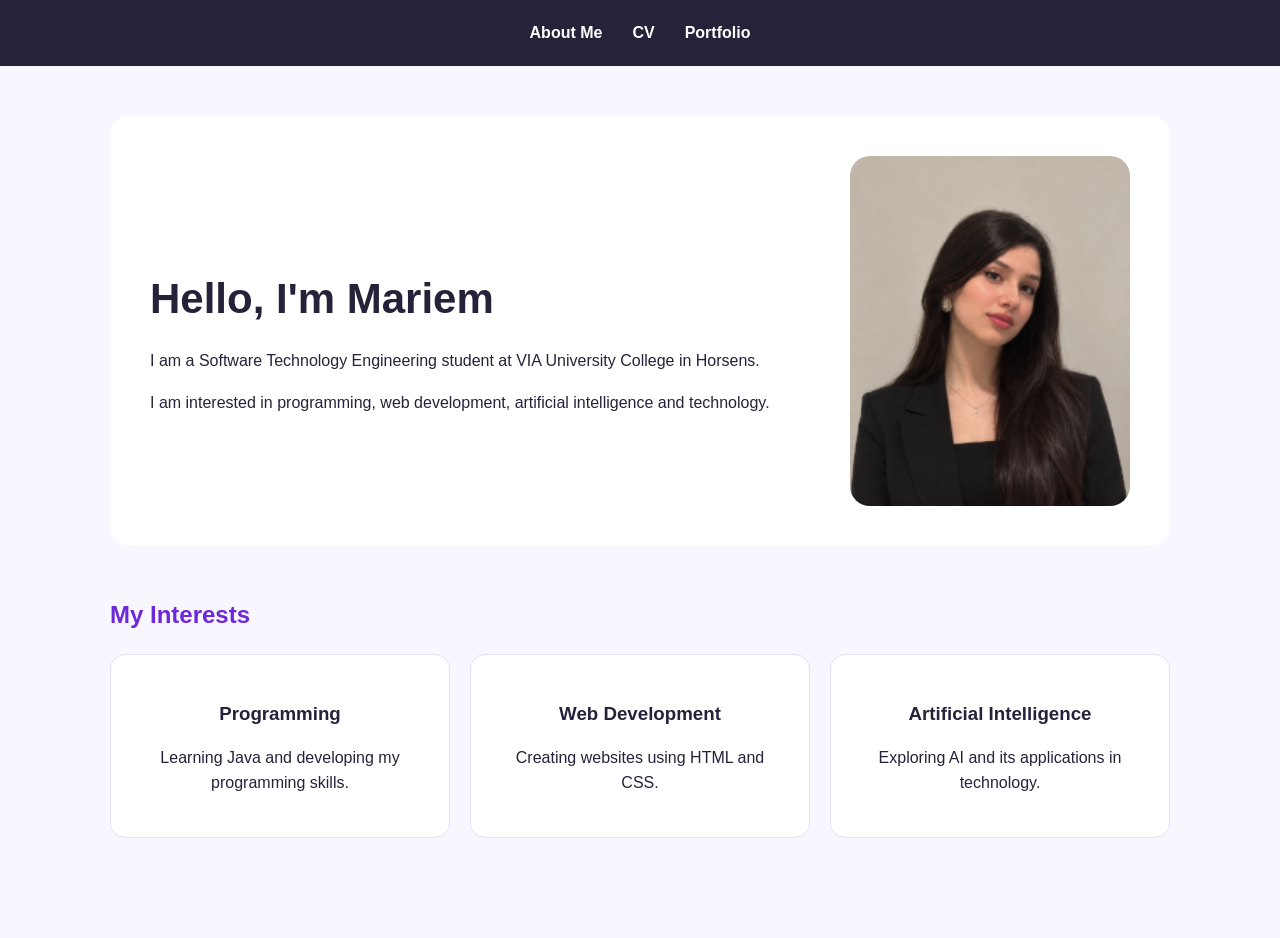
==== index.html @ 78299c9c "first commit" ====
<!-- HTML5 -->
<!DOCTYPE html>
<html lang="en">
<!-- Page 1 -->
<head>
    <meta charset="UTF-8">
    <meta name="viewport" content="width=device-width, initial-scale=1.0">

    <title>Mariem | About Me</title>

    <link rel="stylesheet" href="css/style.css">
</head>

<body>
    <!-- Navigation -->
    <header>
        <nav>
            <a href="index.html">About Me</a>
            <a href="cv.html">CV</a>
            <a href="portfolio.html">Portfolio</a>
        </nav>
    </header>
  
    <!-- Main content -->
<main>

    <!-- About Me -->
    <section class="about">

        <div class="about-text">

            <h1>Hello, I'm Mariem</h1>

            <p>
                I am a Software Technology Engineering student
                at VIA University College in Horsens.
            </p>

            <p>
                I am interested in programming, web development,
                artificial intelligence and technology.
            </p>

        </div>

        <img
            class="profile-image"
            src="images/pdp.png"
            alt="Profile picture of Mariem"
        >

    </section>

    <!-- Interests -->
    <section>

        <h2>My Interests</h2>

        <div class="interests">

            <article class="interest-card">
                <h3>Programming</h3>
                <p>Learning Java and developing my programming skills.</p>
            </article>

            <article class="interest-card">
                <h3>Web Development</h3>
                <p>Creating websites using HTML and CSS.</p>
            </article>

            <article class="interest-card">
                <h3>Artificial Intelligence</h3>
                <p>Exploring AI and its applications in technology.</p>
            </article>

        </div>

    </section>

</main>


</body>

</html>
---- css/style.css ----
/* General styling */
* {
    box-sizing: border-box;
}

body {
    margin: 0;
    font-family: Arial, sans-serif;
    background-color: #f8f7ff;
    color: #25233a;
    line-height: 1.6;
}

img {
    max-width: 100%;
    display: block;
}

/* Navigation */
header {
    background-color: #25233a;
    padding: 20px;
}

nav {
    max-width: 1100px;
    margin: 0 auto;
    display: flex;
    justify-content: center;
    gap: 30px;
}

nav a {
    color: white;
    text-decoration: none;
    font-weight: bold;
}

nav a:hover {
    color: #c4b5fd;
}

/* Main content */
main {
    max-width: 1100px;
    margin: 0 auto;
    padding: 50px 20px;
}

section {
    margin-bottom: 50px;
}

h1 {
    font-size: 42px;
    margin-bottom: 15px;
}

h2 {
    color: #6d28d9;
    margin-bottom: 20px;
}

h3 {
    margin-bottom: 5px;
}

/* About Me */
.about {
    display: flex;
    align-items: center;
    justify-content: space-between;
    gap: 50px;
    background-color: white;
    padding: 40px;
    border-radius: 20px;
}

.about-text {
    flex: 1;
}

.profile-image {
    width: 280px;
    height: 350px;
    object-fit: cover;
    border-radius: 20px;
}

/* Interests */
.interests {
    display: grid;
    grid-template-columns: repeat(3, 1fr);
    gap: 20px;
}

.interest-card {
    background-color: white;
    padding: 25px;
    border-radius: 15px;
    text-align: center;
    border: 1px solid #e5e1f5;
}

/* CV */
.cv-section {
    background-color: white;
    padding: 30px;
    border-radius: 15px;
    margin-bottom: 25px;
}

.cv-section article {
    padding: 15px 0;
    border-bottom: 1px solid #e5e1f5;
}

.cv-section article:last-child {
    border-bottom: none;
}

/* Portfolio */
.projects {
    display: grid;
    grid-template-columns: repeat(3, 1fr);
    gap: 25px;
}

.project-card {
    background-color: white;
    border-radius: 15px;
    overflow: hidden;
    border: 1px solid #e5e1f5;
}

.project-card img {
    width: 100%;
    height: 180px;
    object-fit: cover;
}

.project-content {
    padding: 20px;
}

.project-link {
    display: inline-block;
    margin-top: 10px;
    color: #6d28d9;
    font-weight: bold;
    text-decoration: none;
}

.project-link:hover {
    text-decoration: underline;
}

/* Footer */
footer {
    background-color: #25233a;
    color: white;
    text-align: center;
    padding: 25px;
}

/* Tablet */
@media (max-width: 768px) {

    .about {
        flex-direction: column;
        text-align: center;
    }

    .profile-image {
        width: 230px;
        height: 290px;
    }

    .projects {
        grid-template-columns: repeat(2, 1fr);
    }

    .interests {
        grid-template-columns: repeat(2, 1fr);
    }
}

/* Mobile */
@media (max-width: 500px) {

    nav {
        flex-direction: column;
        align-items: center;
        gap: 12px;
    }

    main {
        padding: 30px 15px;
    }

    h1 {
        font-size: 32px;
    }

    .about {
        padding: 25px;
    }

    .interests,
    .projects {
        grid-template-columns: 1fr;
    }

    .profile-image {
        width: 200px;
        height: 250px;
    }
}
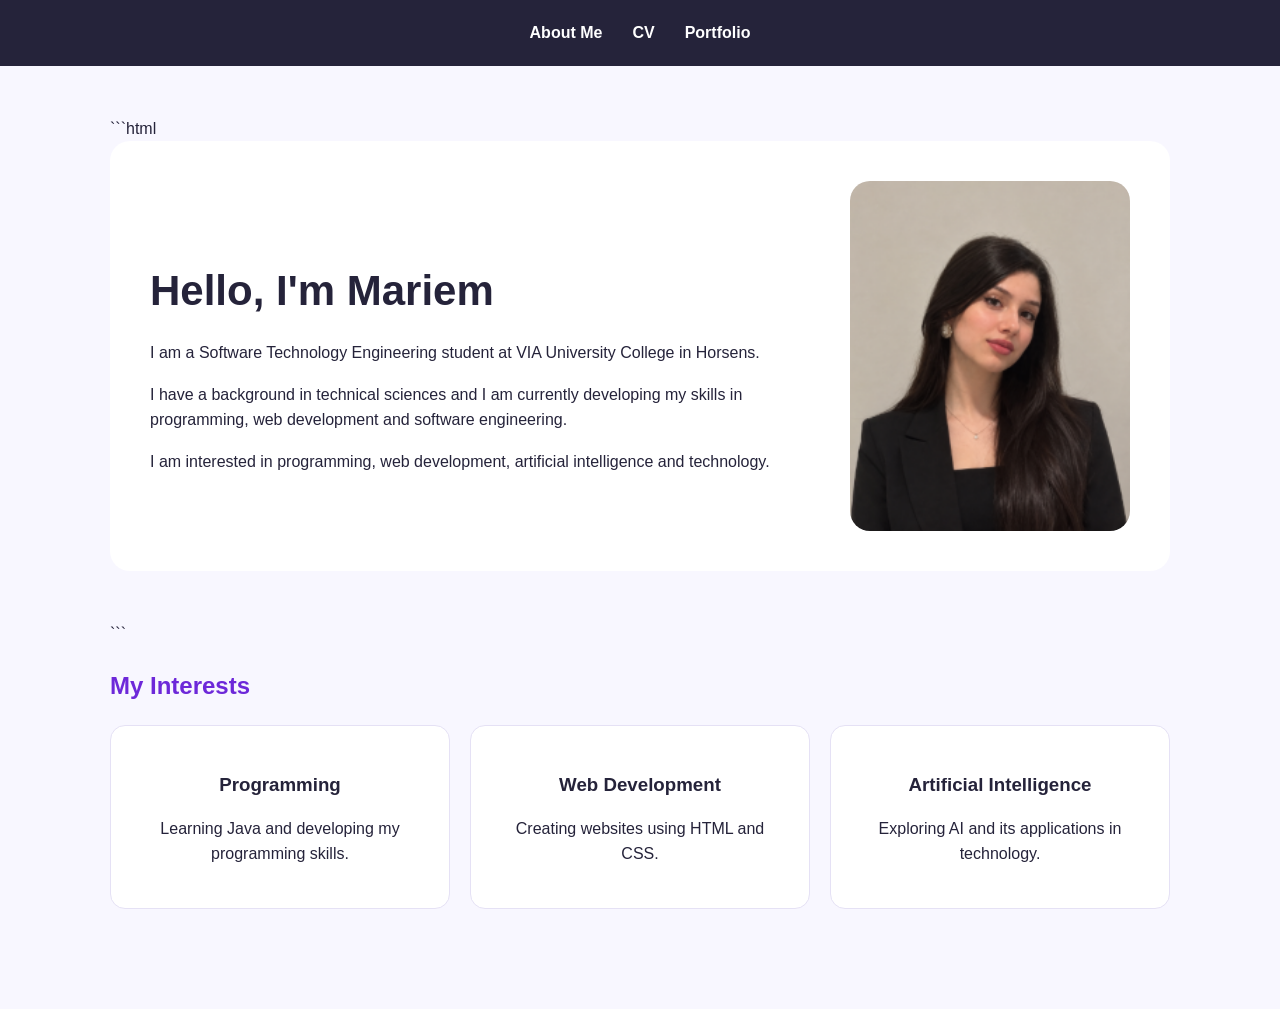
==== commit 47d1a197: "changement" ====
--- a/index.html
+++ b/index.html
@@ -1,7 +1,7 @@
 <!-- HTML5 -->
 <!DOCTYPE html>
 <html lang="en">
-<!-- Page 1 -->
+<!-- Page 1. -->
 <head>
     <meta charset="UTF-8">
     <meta name="viewport" content="width=device-width, initial-scale=1.0">
@@ -12,7 +12,7 @@
 </head>
 
 <body>
-    <!-- Navigation -->
+    <!-- Navigation. -->
     <header>
         <nav>
             <a href="index.html">About Me</a>
@@ -24,32 +24,41 @@
     <!-- Main content -->
 <main>
 
-    <!-- About Me -->
-    <section class="about">
+   ```html
+<!-- About Me -->
+<section class="about">
 
-        <div class="about-text">
+    <div class="about-text">
 
-            <h1>Hello, I'm Mariem</h1>
+        <h1>Hello, I'm Mariem</h1>
 
-            <p>
-                I am a Software Technology Engineering student
-                at VIA University College in Horsens.
-            </p>
+        <p>
+            I am a Software Technology Engineering student
+            at VIA University College in Horsens.
+        </p>
 
-            <p>
-                I am interested in programming, web development,
-                artificial intelligence and technology.
-            </p>
+        <p>
+            I have a background in technical sciences and
+            I am currently developing my skills in programming,
+            web development and software engineering.
+        </p>
 
-        </div>
+        <p>
+            I am interested in programming, web development,
+            artificial intelligence and technology.
+        </p>
 
-        <img
-            class="profile-image"
-            src="images/pdp.png"
-            alt="Profile picture of Mariem"
-        >
+    </div>
 
-    </section>
+    <img
+        class="profile-image"
+        src="images/pdp.png"
+        alt="Profile picture of Mariem"
+    >
+
+</section>
+```
+
 
     <!-- Interests -->
     <section>
--- a/css/style.css
+++ b/css/style.css
@@ -163,6 +163,7 @@
     padding: 25px;
 }
 
+```css
 /* Tablet */
 @media (max-width: 768px) {
 
@@ -185,8 +186,9 @@
     }
 }
 
+
 /* Mobile */
-@media (max-width: 500px) {
+@media (max-width: 375px) {
 
     nav {
         flex-direction: column;
@@ -215,4 +217,4 @@
         width: 200px;
         height: 250px;
     }
-}+}
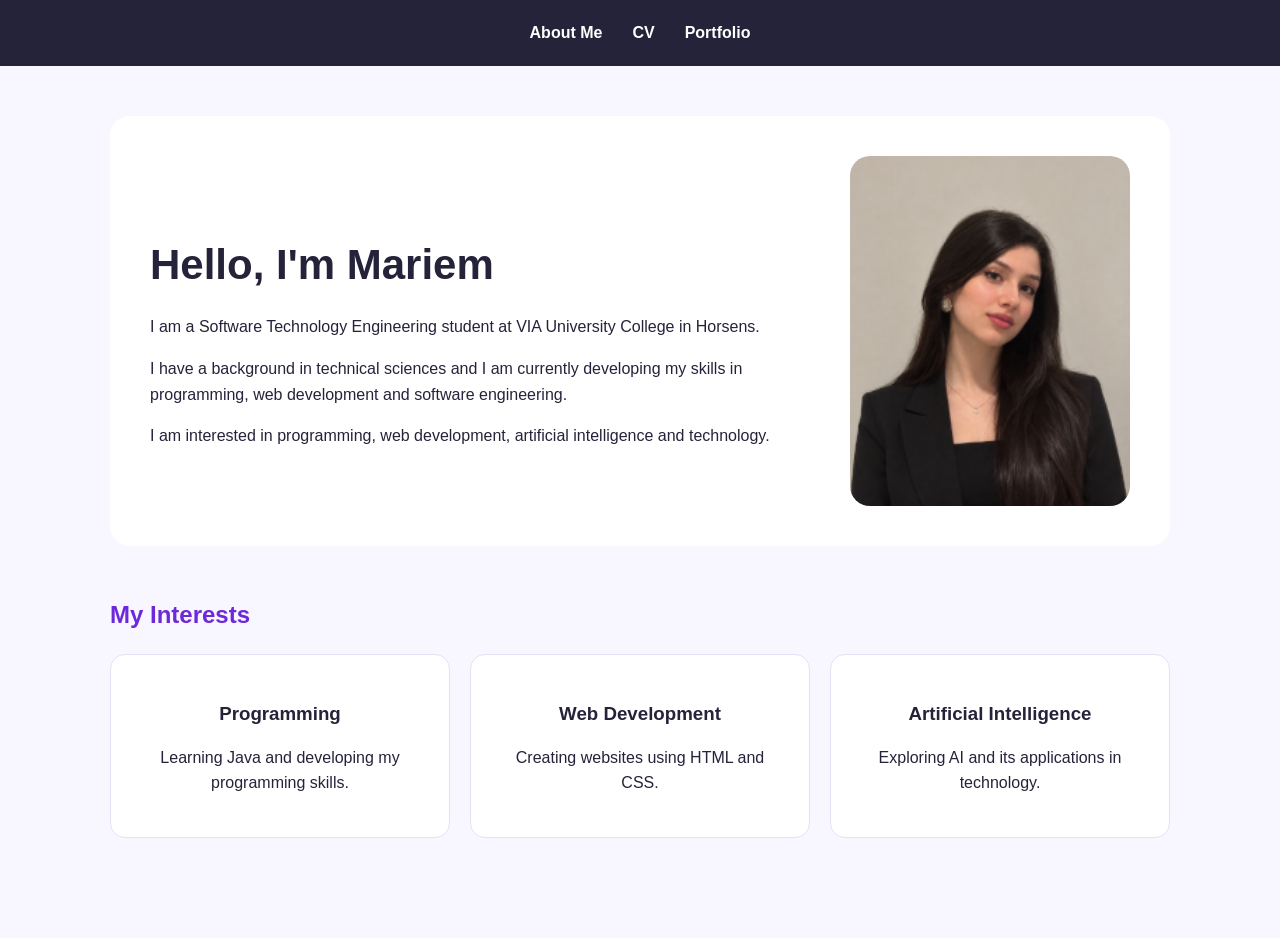
==== commit f563cfe4: "changement" ====
--- a/index.html
+++ b/index.html
@@ -24,7 +24,7 @@
     <!-- Main content -->
 <main>
 
-   ```html
+   
 <!-- About Me -->
 <section class="about">
 
@@ -57,7 +57,7 @@
     >
 
 </section>
-```
+
 
 
     <!-- Interests -->
--- a/css/style.css
+++ b/css/style.css
@@ -163,7 +163,7 @@
     padding: 25px;
 }
 
-```css
+
 /* Tablet */
 @media (max-width: 768px) {
 
